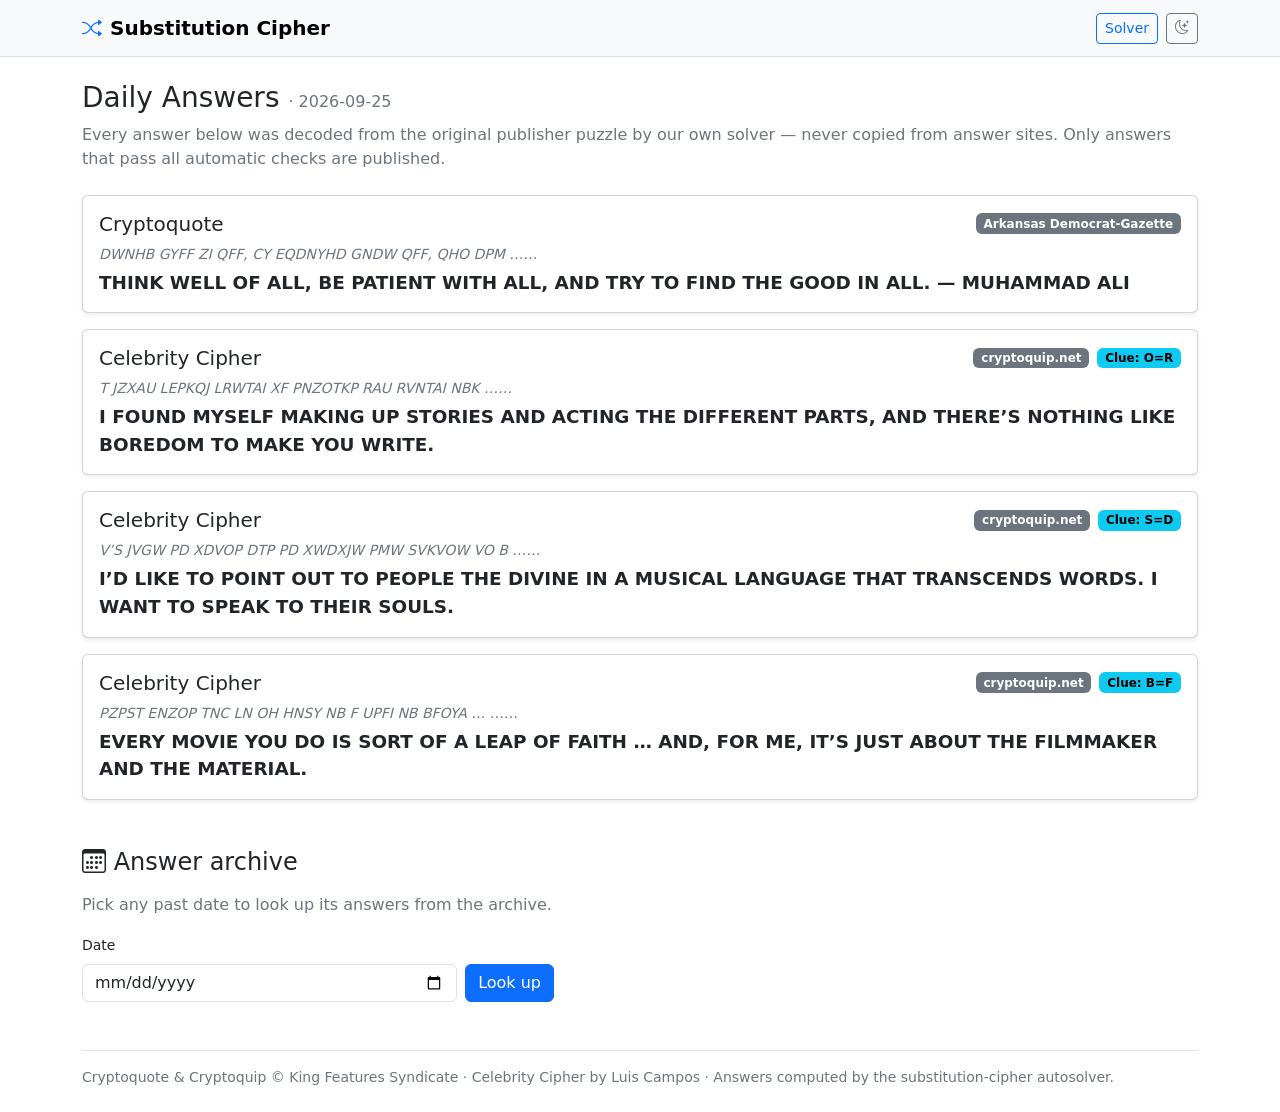
==== current-site/answers/index.html @ 4a699dd9 "Static daily answers page: renderer + nav link + workflow rebuild/deploy step" ====
<!DOCTYPE html>
<html lang="en" data-bs-theme="light">
<head>
  <meta charset="utf-8">
  <meta name="viewport" content="width=device-width, initial-scale=1">
  <title>Daily Puzzle Answers — 2026-09-25 · Substitution Cipher Solver</title>
  <meta name="description" content="Solved answers for today's Cryptoquote, Cryptoquip and Celebrity Cipher, decoded by our own solver.">
  <link href="https://cdn.jsdelivr.net/npm/bootstrap@5.3.3/dist/css/bootstrap.min.css" rel="stylesheet">
  <link href="https://cdn.jsdelivr.net/npm/bootstrap-icons@1.11.3/font/bootstrap-icons.min.css" rel="stylesheet">
  <link href="../style.css" rel="stylesheet">
  <style>
    .answer-text { font-size: 1.15rem; font-weight: 600; line-height: 1.5; }
    .archive-card { cursor: default; }
  </style>
</head>
<body>
  <nav class="navbar navbar-expand-lg bg-body-tertiary border-bottom sticky-top">
    <div class="container">
      <a class="navbar-brand d-flex align-items-center gap-2" href="../">
        <i class="bi bi-shuffle text-primary"></i>
        <span class="fw-semibold">Substitution Cipher</span>
      </a>
      <div class="d-flex align-items-center gap-2 ms-auto">
        <a class="btn btn-sm btn-outline-primary" href="../">Solver</a>
        <button class="btn btn-sm btn-outline-secondary" id="themeToggle" title="Toggle theme">
          <i class="bi bi-moon-stars"></i>
        </button>
      </div>
    </div>
  </nav>

  <main class="container py-4">
    <header class="mb-4">
      <h1 class="h3">Daily Answers <span class="text-secondary fs-6">· 2026-09-25</span></h1>
      <p class="text-secondary mb-0">
        Every answer below was decoded from the original publisher puzzle by our own
        solver — never copied from answer sites. Only answers that pass all automatic
        checks are published.
      </p>
    </header>

    <section id="today">
      <div class="card shadow-sm mb-3">
        <div class="card-body">
          <div class="d-flex align-items-center mb-2">
            <h2 class="h5 m-0 me-auto">Cryptoquote</h2>
            <span class="badge text-bg-secondary">Arkansas Democrat-Gazette</span>
          </div>
          <p class="text-secondary small mb-1"><em>DWNHB GYFF ZI QFF, CY EQDNYHD GNDW QFF, QHO DPM …&hellip;</em></p>
          <p class="answer-text mb-0">THINK WELL OF ALL, BE PATIENT WITH ALL, AND TRY TO FIND THE GOOD IN ALL. — MUHAMMAD ALI</p>
        </div>
      </div>

      <div class="card shadow-sm mb-3">
        <div class="card-body">
          <div class="d-flex align-items-center mb-2">
            <h2 class="h5 m-0 me-auto">Celebrity Cipher</h2>
            <span class="badge text-bg-secondary">cryptoquip.net</span><span class="badge text-bg-info ms-2">Clue: O=R</span>
          </div>
          <p class="text-secondary small mb-1"><em>T JZXAU LEPKQJ LRWTAI XF PNZOTKP RAU RVNTAI NBK …&hellip;</em></p>
          <p class="answer-text mb-0">I FOUND MYSELF MAKING UP STORIES AND ACTING THE DIFFERENT PARTS, AND THERE’S NOTHING LIKE BOREDOM TO MAKE YOU WRITE.</p>
        </div>
      </div>

      <div class="card shadow-sm mb-3">
        <div class="card-body">
          <div class="d-flex align-items-center mb-2">
            <h2 class="h5 m-0 me-auto">Celebrity Cipher</h2>
            <span class="badge text-bg-secondary">cryptoquip.net</span><span class="badge text-bg-info ms-2">Clue: S=D</span>
          </div>
          <p class="text-secondary small mb-1"><em>V’S JVGW PD XDVOP DTP PD XWDXJW PMW SVKVOW VO B …&hellip;</em></p>
          <p class="answer-text mb-0">I’D LIKE TO POINT OUT TO PEOPLE THE DIVINE IN A MUSICAL LANGUAGE THAT TRANSCENDS WORDS. I WANT TO SPEAK TO THEIR SOULS.</p>
        </div>
      </div>

      <div class="card shadow-sm mb-3">
        <div class="card-body">
          <div class="d-flex align-items-center mb-2">
            <h2 class="h5 m-0 me-auto">Celebrity Cipher</h2>
            <span class="badge text-bg-secondary">cryptoquip.net</span><span class="badge text-bg-info ms-2">Clue: B=F</span>
          </div>
          <p class="text-secondary small mb-1"><em>PZPST ENZOP TNC LN OH HNSY NB F UPFI NB BFOYA … …&hellip;</em></p>
          <p class="answer-text mb-0">EVERY MOVIE YOU DO IS SORT OF A LEAP OF FAITH … AND, FOR ME, IT’S JUST ABOUT THE FILMMAKER AND THE MATERIAL.</p>
        </div>
      </div></section>

    <section class="mt-5">
      <h2 class="h4 mb-3"><i class="bi bi-calendar3"></i> Answer archive</h2>
      <p class="text-secondary">Pick any past date to look up its answers from the archive.</p>
      <div class="row g-2 align-items-end mb-3" style="max-width: 480px">
        <div class="col">
          <label for="arcDate" class="form-label small">Date</label>
          <input type="date" id="arcDate" class="form-control" max="2026-09-25">
        </div>
        <div class="col-auto">
          <button class="btn btn-primary" id="arcGo">Look up</button>
        </div>
      </div>
      <div id="arcResult"></div>
    </section>

    <footer class="mt-5 pt-3 border-top text-secondary small">
      Cryptoquote &amp; Cryptoquip &copy; King Features Syndicate ·
      Celebrity Cipher by Luis Campos · Answers computed by the substitution-cipher autosolver.
    </footer>
  </main>

  <script>
    const API = "https://puzzle-answers.avm-studio-video.workers.dev";
    const label = t => ({cryptoquote:"Cryptoquote",cryptoquip:"Cryptoquip",celebrity_cipher:"Celebrity Cipher"})[t] || t;
    document.getElementById("arcGo").addEventListener("click", async () => {
      const d = document.getElementById("arcDate").value;
      const box = document.getElementById("arcResult");
      if (!d) { box.innerHTML = '<div class="alert alert-warning">Pick a date first.</div>'; return; }
      box.innerHTML = '<div class="spinner-border spinner-border-sm"></div> Loading…';
      try {
        const r = await fetch(API + "/answers?date=" + encodeURIComponent(d));
        if (!r.ok) throw new Error("not found");
        const j = await r.json();
        const ps = (j.puzzles || []).filter(p => (p.status || "ok") === "ok" && !p.needs_review && p.answer);
        if (!ps.length) { box.innerHTML = '<div class="alert alert-info">No verified answers archived for ' + d + '.</div>'; return; }
        box.innerHTML = ps.map(p => `
          <div class="card shadow-sm mb-3 archive-card"><div class="card-body">
            <h3 class="h6">${label(p.type)}</h3>
            <p class="answer-text mb-0">${p.answer.replace(/&/g,"&amp;").replace(/</g,"&lt;")}</p>
          </div></div>`).join("");
      } catch (e) {
        box.innerHTML = '<div class="alert alert-warning">Could not load answers for ' + d + '.</div>';
      }
    });
    document.getElementById("themeToggle").addEventListener("click", () => {
      const h = document.documentElement;
      h.dataset.bsTheme = h.dataset.bsTheme === "light" ? "dark" : "light";
    });
  </script>
  <script src="https://cdn.jsdelivr.net/npm/bootstrap@5.3.3/dist/js/bootstrap.bundle.min.js"></script>
</body>
</html>
---- current-site/style.css ----
:root {
  --key-cell-size: 44px;
}

body {
  min-height: 100vh;
}

.font-monospace {
  font-family: "SFMono-Regular", Consolas, "Liberation Mono", Menlo, monospace;
}

.key-grid {
  display: grid;
  grid-template-columns: repeat(auto-fill, minmax(140px, 1fr));
  gap: .5rem;
}

.key-cell {
  display: flex;
  align-items: center;
  gap: .35rem;
  border: 1px solid var(--bs-border-color);
  border-radius: .5rem;
  padding: .35rem .5rem;
  background: var(--bs-body-bg);
}

.key-cell .cipher-letter {
  font-weight: 700;
  font-size: 1.05rem;
  width: 1.4rem;
  text-align: center;
  color: var(--bs-primary);
}

.key-cell .arrow {
  color: var(--bs-secondary-color);
}

.key-cell input {
  width: 2.6rem;
  text-align: center;
  text-transform: uppercase;
  font-weight: 600;
  border: 1px solid var(--bs-border-color);
  border-radius: .35rem;
  background: var(--bs-body-bg);
  color: var(--bs-body-color);
  padding: .15rem;
}

.key-cell input:focus {
  outline: 2px solid var(--bs-primary);
}

.key-cell.unassigned {
  opacity: .6;
}

.result-card {
  border: 1px solid var(--bs-border-color);
  border-radius: .6rem;
  margin-bottom: .75rem;
  overflow: hidden;
}

.result-card .result-head {
  display: flex;
  align-items: center;
  gap: .5rem;
  padding: .5rem .75rem;
  background: var(--bs-tertiary-bg);
  font-size: .85rem;
}

.result-card .result-body {
  padding: .75rem;
  font-family: "SFMono-Regular", Consolas, monospace;
  white-space: pre-wrap;
  word-break: break-word;
}

.result-card.rank-1 {
  border-color: var(--bs-primary);
  box-shadow: 0 0 0 1px var(--bs-primary);
}

.score-badge {
  font-variant-numeric: tabular-nums;
}

textarea[readonly] {
  background: var(--bs-tertiary-bg);
}

@media (max-width: 576px) {
  .key-grid { grid-template-columns: repeat(auto-fill, minmax(110px, 1fr)); }
}
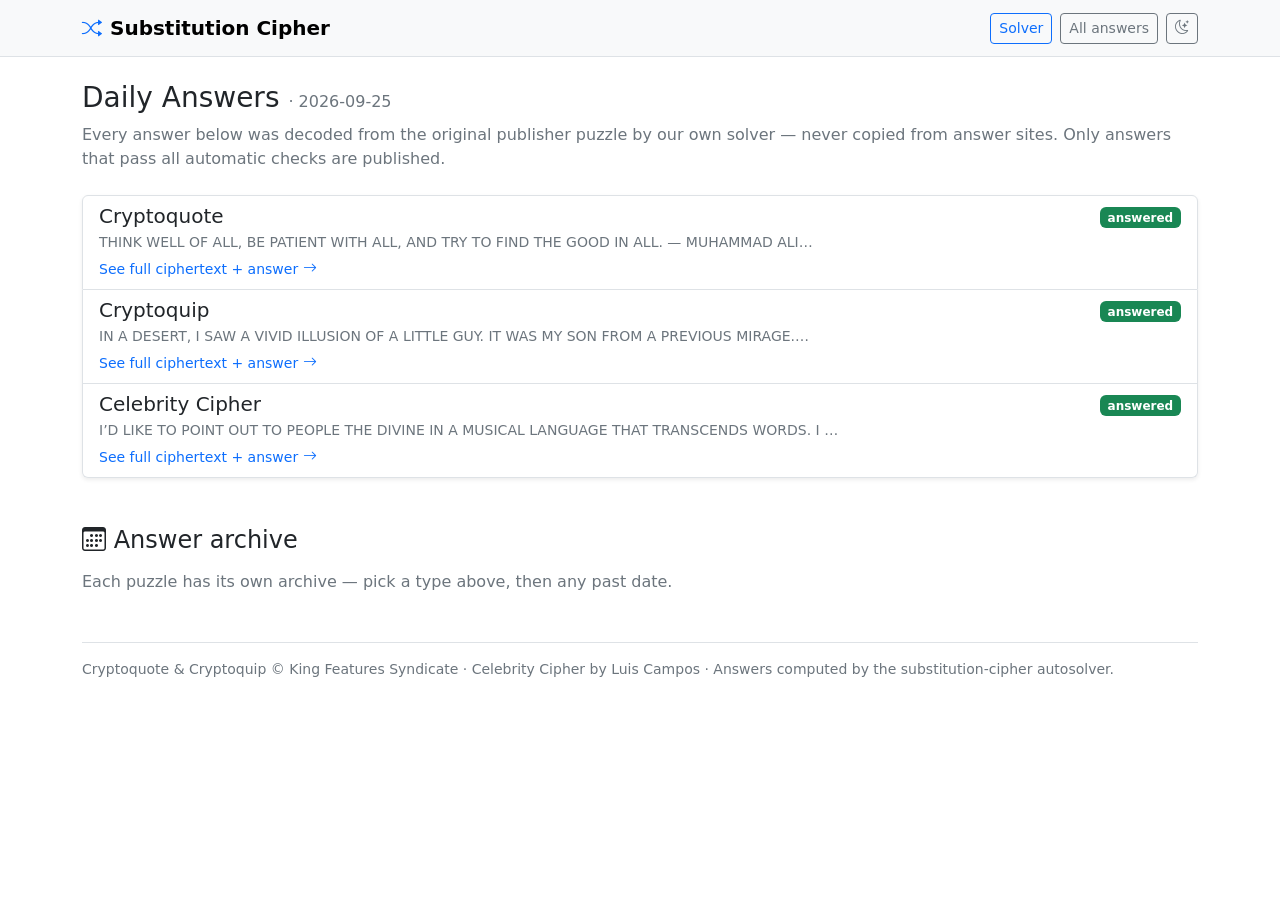
==== commit 4dd9b5b5: "per-type daily pipeline: 3 scheduled scrapes, multi-PSM OCR with solver-picked variants, 1 celebrity" ====
--- a/current-site/answers/index.html
+++ b/current-site/answers/index.html
@@ -9,8 +9,9 @@
   <link href="https://cdn.jsdelivr.net/npm/bootstrap-icons@1.11.3/font/bootstrap-icons.min.css" rel="stylesheet">
   <link href="../style.css" rel="stylesheet">
   <style>
-    .answer-text { font-size: 1.15rem; font-weight: 600; line-height: 1.5; }
-    .archive-card { cursor: default; }
+    .answer-text { font-size: 1.2rem; font-weight: 600; line-height: 1.55; }
+    .cipher-text { font-family: ui-monospace, SFMono-Regular, Menlo, monospace;
+                    font-size: 1.02rem; line-height: 1.7; letter-spacing: .02em; }
   </style>
 </head>
 <body>
@@ -22,14 +23,15 @@
       </a>
       <div class="d-flex align-items-center gap-2 ms-auto">
         <a class="btn btn-sm btn-outline-primary" href="../">Solver</a>
+        <a class="btn btn-sm btn-outline-secondary" href="./">All answers</a>
         <button class="btn btn-sm btn-outline-secondary" id="themeToggle" title="Toggle theme">
           <i class="bi bi-moon-stars"></i>
         </button>
       </div>
     </div>
   </nav>
+  <main class="container py-4">
 
-  <main class="container py-4">
     <header class="mb-4">
       <h1 class="h3">Daily Answers <span class="text-secondary fs-6">· 2026-09-25</span></h1>
       <p class="text-secondary mb-0">
@@ -38,96 +40,41 @@
         checks are published.
       </p>
     </header>
-
-    <section id="today">
-      <div class="card shadow-sm mb-3">
-        <div class="card-body">
-          <div class="d-flex align-items-center mb-2">
-            <h2 class="h5 m-0 me-auto">Cryptoquote</h2>
-            <span class="badge text-bg-secondary">Arkansas Democrat-Gazette</span>
+    <div class="list-group shadow-sm">
+        <a href="./cryptoquote/" class="list-group-item list-group-item-action">
+          <div class="d-flex w-100 justify-content-between align-items-center">
+            <h2 class="h5 mb-1">Cryptoquote</h2>
+            <span class="badge text-bg-success">answered</span>
           </div>
-          <p class="text-secondary small mb-1"><em>DWNHB GYFF ZI QFF, CY EQDNYHD GNDW QFF, QHO DPM …&hellip;</em></p>
-          <p class="answer-text mb-0">THINK WELL OF ALL, BE PATIENT WITH ALL, AND TRY TO FIND THE GOOD IN ALL. — MUHAMMAD ALI</p>
-        </div>
-      </div>
-
-      <div class="card shadow-sm mb-3">
-        <div class="card-body">
-          <div class="d-flex align-items-center mb-2">
-            <h2 class="h5 m-0 me-auto">Celebrity Cipher</h2>
-            <span class="badge text-bg-secondary">cryptoquip.net</span><span class="badge text-bg-info ms-2">Clue: O=R</span>
+          <p class="mb-1 text-secondary small">THINK WELL OF ALL, BE PATIENT WITH ALL, AND TRY TO FIND THE GOOD IN ALL. — MUHAMMAD ALI&hellip;</p>
+          <small class="text-primary">See full ciphertext + answer <i class="bi bi-arrow-right"></i></small>
+        </a>
+        <a href="./cryptoquip/" class="list-group-item list-group-item-action">
+          <div class="d-flex w-100 justify-content-between align-items-center">
+            <h2 class="h5 mb-1">Cryptoquip</h2>
+            <span class="badge text-bg-success">answered</span>
           </div>
-          <p class="text-secondary small mb-1"><em>T JZXAU LEPKQJ LRWTAI XF PNZOTKP RAU RVNTAI NBK …&hellip;</em></p>
-          <p class="answer-text mb-0">I FOUND MYSELF MAKING UP STORIES AND ACTING THE DIFFERENT PARTS, AND THERE’S NOTHING LIKE BOREDOM TO MAKE YOU WRITE.</p>
-        </div>
-      </div>
-
-      <div class="card shadow-sm mb-3">
-        <div class="card-body">
-          <div class="d-flex align-items-center mb-2">
-            <h2 class="h5 m-0 me-auto">Celebrity Cipher</h2>
-            <span class="badge text-bg-secondary">cryptoquip.net</span><span class="badge text-bg-info ms-2">Clue: S=D</span>
+          <p class="mb-1 text-secondary small">IN A DESERT, I SAW A VIVID ILLUSION OF A LITTLE GUY. IT WAS MY SON FROM A PREVIOUS MIRAGE.&hellip;</p>
+          <small class="text-primary">See full ciphertext + answer <i class="bi bi-arrow-right"></i></small>
+        </a>
+        <a href="./celebrity-cipher/" class="list-group-item list-group-item-action">
+          <div class="d-flex w-100 justify-content-between align-items-center">
+            <h2 class="h5 mb-1">Celebrity Cipher</h2>
+            <span class="badge text-bg-success">answered</span>
           </div>
-          <p class="text-secondary small mb-1"><em>V’S JVGW PD XDVOP DTP PD XWDXJW PMW SVKVOW VO B …&hellip;</em></p>
-          <p class="answer-text mb-0">I’D LIKE TO POINT OUT TO PEOPLE THE DIVINE IN A MUSICAL LANGUAGE THAT TRANSCENDS WORDS. I WANT TO SPEAK TO THEIR SOULS.</p>
-        </div>
-      </div>
-
-      <div class="card shadow-sm mb-3">
-        <div class="card-body">
-          <div class="d-flex align-items-center mb-2">
-            <h2 class="h5 m-0 me-auto">Celebrity Cipher</h2>
-            <span class="badge text-bg-secondary">cryptoquip.net</span><span class="badge text-bg-info ms-2">Clue: B=F</span>
-          </div>
-          <p class="text-secondary small mb-1"><em>PZPST ENZOP TNC LN OH HNSY NB F UPFI NB BFOYA … …&hellip;</em></p>
-          <p class="answer-text mb-0">EVERY MOVIE YOU DO IS SORT OF A LEAP OF FAITH … AND, FOR ME, IT’S JUST ABOUT THE FILMMAKER AND THE MATERIAL.</p>
-        </div>
-      </div></section>
-
+          <p class="mb-1 text-secondary small">I’D LIKE TO POINT OUT TO PEOPLE THE DIVINE IN A MUSICAL LANGUAGE THAT TRANSCENDS WORDS. I &hellip;</p>
+          <small class="text-primary">See full ciphertext + answer <i class="bi bi-arrow-right"></i></small>
+        </a></div>
     <section class="mt-5">
       <h2 class="h4 mb-3"><i class="bi bi-calendar3"></i> Answer archive</h2>
-      <p class="text-secondary">Pick any past date to look up its answers from the archive.</p>
-      <div class="row g-2 align-items-end mb-3" style="max-width: 480px">
-        <div class="col">
-          <label for="arcDate" class="form-label small">Date</label>
-          <input type="date" id="arcDate" class="form-control" max="2026-09-25">
-        </div>
-        <div class="col-auto">
-          <button class="btn btn-primary" id="arcGo">Look up</button>
-        </div>
-      </div>
-      <div id="arcResult"></div>
+      <p class="text-secondary">Each puzzle has its own archive — pick a type above, then any past date.</p>
     </section>
 
     <footer class="mt-5 pt-3 border-top text-secondary small">
-      Cryptoquote &amp; Cryptoquip &copy; King Features Syndicate ·
-      Celebrity Cipher by Luis Campos · Answers computed by the substitution-cipher autosolver.
+      Cryptoquote &amp; Cryptoquip &copy; King Features Syndicate · Celebrity Cipher by Luis Campos · Answers computed by the substitution-cipher autosolver.
     </footer>
   </main>
-
   <script>
-    const API = "https://puzzle-answers.avm-studio-video.workers.dev";
-    const label = t => ({cryptoquote:"Cryptoquote",cryptoquip:"Cryptoquip",celebrity_cipher:"Celebrity Cipher"})[t] || t;
-    document.getElementById("arcGo").addEventListener("click", async () => {
-      const d = document.getElementById("arcDate").value;
-      const box = document.getElementById("arcResult");
-      if (!d) { box.innerHTML = '<div class="alert alert-warning">Pick a date first.</div>'; return; }
-      box.innerHTML = '<div class="spinner-border spinner-border-sm"></div> Loading…';
-      try {
-        const r = await fetch(API + "/answers?date=" + encodeURIComponent(d));
-        if (!r.ok) throw new Error("not found");
-        const j = await r.json();
-        const ps = (j.puzzles || []).filter(p => (p.status || "ok") === "ok" && !p.needs_review && p.answer);
-        if (!ps.length) { box.innerHTML = '<div class="alert alert-info">No verified answers archived for ' + d + '.</div>'; return; }
-        box.innerHTML = ps.map(p => `
-          <div class="card shadow-sm mb-3 archive-card"><div class="card-body">
-            <h3 class="h6">${label(p.type)}</h3>
-            <p class="answer-text mb-0">${p.answer.replace(/&/g,"&amp;").replace(/</g,"&lt;")}</p>
-          </div></div>`).join("");
-      } catch (e) {
-        box.innerHTML = '<div class="alert alert-warning">Could not load answers for ' + d + '.</div>';
-      }
-    });
     document.getElementById("themeToggle").addEventListener("click", () => {
       const h = document.documentElement;
       h.dataset.bsTheme = h.dataset.bsTheme === "light" ? "dark" : "light";
